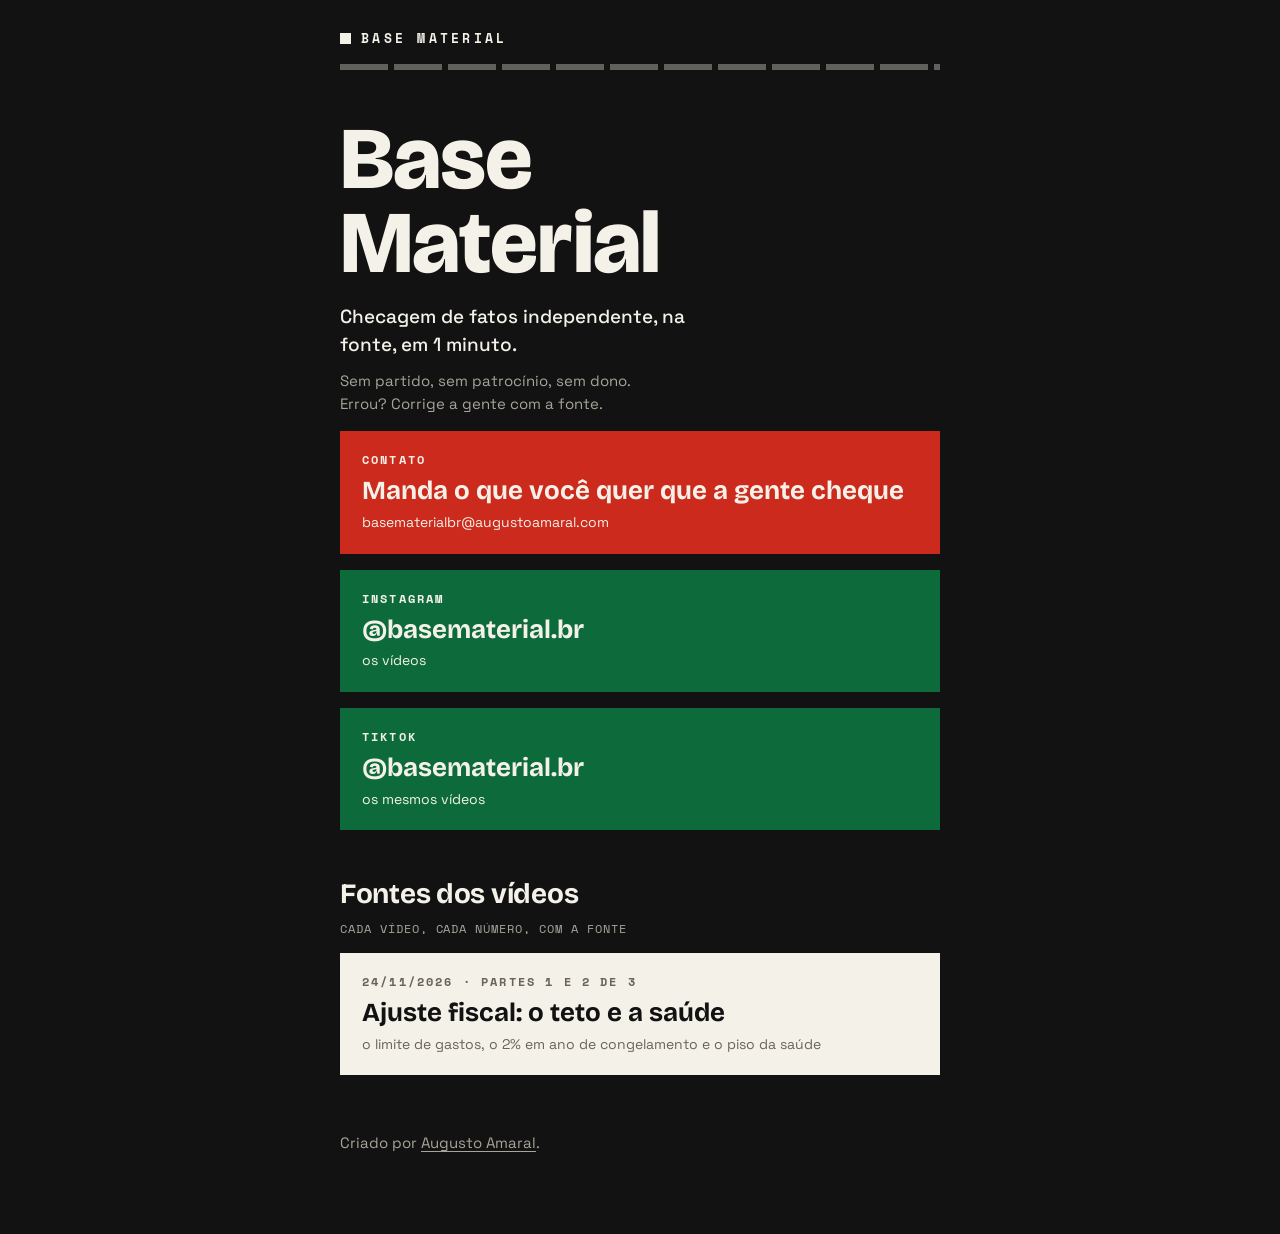
==== index.html @ 4fa78775 "Ajuste fiscal sources: part 2 (health floor) section; home card covers parts 1 and 2" ====
<!doctype html>
<html lang="pt-BR">
<head>
<meta charset="utf-8">
<meta name="viewport" content="width=device-width, initial-scale=1">
<title>Base Material — fatos checados, com fonte</title>
<!-- POSITIONING STATEMENT: keep this one line in sync with .tag below and og:description. -->
<meta name="description" content="Checagem de fatos independente, na fonte, em 1 minuto. Sem partido, sem patrocínio, sem dono. Criado por Augusto Amaral.">
<meta property="og:title" content="Base Material">
<meta property="og:description" content="Checagem de fatos independente, na fonte, em 1 minuto. Sem partido, sem patrocínio, sem dono.">
<meta property="og:image" content="avatar.png">
<link rel="icon" href="avatar.png">
<link rel="stylesheet" href="/style.css">
</head>
<body>
<main>
  <div class="chrome-bar">
    <span class="chrome"><span class="mark"></span><span class="label">Base Material</span></span>
  </div>
  <div class="chrome-rule"></div>

  <header class="hero">
    <h1 class="display">Base<br>Material</h1>
    <!-- POSITIONING STATEMENT: swap wording here + meta description + og:description together. -->
    <p class="tag">Checagem de fatos independente, na fonte, em 1 minuto.</p>
    <p class="sub">Sem partido, sem patrocínio, sem dono. Errou? Corrige a gente com a fonte.</p>
  </header>

  <a class="block red" href="mailto:basematerialbr@augustoamaral.com?subject=Sugest%C3%A3o%20de%20checagem">
    <span class="kicker">contato</span>
    <strong>Manda o que você quer que a gente cheque</strong>
    <span class="sub2">basematerialbr@augustoamaral.com</span>
  </a>

  <a class="block green" href="https://www.instagram.com/basematerial.br/">
    <span class="kicker">instagram</span>
    <strong>@basematerial.br</strong>
    <span class="sub2">os vídeos</span>
  </a>

  <a class="block green" href="https://www.tiktok.com/@basematerial.br">
    <span class="kicker">tiktok</span>
    <strong>@basematerial.br</strong>
    <span class="sub2">os mesmos vídeos</span>
  </a>

  <h2>Fontes dos vídeos<small>cada vídeo, cada número, com a fonte</small></h2>

  <a class="block paper" href="/fontes/ajuste-fiscal/">
    <span class="kicker">24/11/2026 · partes 1 e 2 de 3</span>
    <strong>Ajuste fiscal: o teto e a saúde</strong>
    <span class="sub2">o limite de gastos, o 2% em ano de congelamento e o piso da saúde</span>
  </a>

  <footer>
    <p>Criado por <a href="https://augustoamaral.com">Augusto Amaral</a>.</p>
  </footer>
</main>
</body>
</html>
---- style.css ----
/* Base Material — "blocos de cor" identity. Flat color blocks, no rounded
   corners, no shadows. Background color = verdict; the verdict word is
   always spelled out too (never color alone). See ~/dev/basematerial/blocos.py
   for the canonical palette/type this is derived from. */

@font-face { font-family: "Bricolage Grotesque"; src: url("/fonts/BricolageGrotesque.ttf"); font-weight: 200 800; font-display: swap; }
@font-face { font-family: "Space Grotesk"; src: url("/fonts/SpaceGrotesk.ttf"); font-weight: 300 700; font-display: swap; }
@font-face { font-family: "Space Mono"; src: url("/fonts/SpaceMono-Regular.ttf"); font-weight: 400; font-display: swap; }
@font-face { font-family: "Space Mono"; src: url("/fonts/SpaceMono-Bold.ttf"); font-weight: 700; font-display: swap; }
@font-face { font-family: "Fraunces"; src: url("/fonts/Fraunces-Variable.ttf"); font-weight: 300 900; font-display: swap; }

:root {
  --content-max: 640px;

  /* palette (blocos.py) */
  --ink: #121212;
  --paper: #f4f1e9;
  --amber: #ffb517;
  --amber-dim: #d6940a;
  --red: #cb2a1c;
  --red-dim: #962418;
  --green: #0d6b3b;
  --green-dim: #0c4d2d;
  --muted-on-ink: #a8a49a;
  --dim-on-ink: #5a5852;
  --line-on-paper: #d6cfc3;
  /* darker than blocos.py's muted-on-ink; needed to clear 4.5:1 on paper */
  --muted-on-paper: #68635b;

  --font-display: "Bricolage Grotesque", sans-serif;
  --font-body: "Space Grotesk", system-ui, sans-serif;
  --font-mono: "Space Mono", monospace;
  --font-quote: "Fraunces", serif;
}

* { box-sizing: border-box; }

html { -webkit-text-size-adjust: 100%; }

body {
  margin: 0;
  background: var(--ink);
  color: var(--paper);
  --fg: var(--paper);
  --muted: var(--muted-on-ink);
  --line: var(--dim-on-ink);
  font: 400 17px/1.6 var(--font-body);
}

/* light "paper" scene (fact-check pages): background color = neutral verdict */
body.scene-paper {
  background: var(--paper);
  color: var(--ink);
  --fg: var(--ink);
  --muted: var(--muted-on-paper);
  --line: var(--line-on-paper);
}

main { max-width: var(--content-max); margin: 0 auto; padding: 28px 20px 64px; }

a { color: inherit; }

/* ---------- brand chrome: filled square + "BASE MATERIAL", persists on every page ---------- */
.chrome-bar { display: flex; align-items: center; justify-content: space-between; flex-wrap: wrap; row-gap: 6px; column-gap: 16px; }
.chrome { display: inline-flex; align-items: center; gap: 10px; text-decoration: none; color: inherit; }
.chrome .mark { width: 11px; height: 11px; background: currentColor; flex: 0 0 auto; }
.chrome .label { font: 700 13px var(--font-mono); letter-spacing: .25em; text-transform: uppercase; }
.chrome-title { font: 400 12px var(--font-mono); letter-spacing: .15em; text-transform: uppercase; color: var(--muted); }
.chrome-rule {
  height: 6px; margin: 16px 0 0;
  background: repeating-linear-gradient(to right, currentColor 0 8%, transparent 8% 9%);
  opacity: .35;
}

/* ---------- hero (home) ---------- */
.hero { margin-top: 48px; }
.display { font-family: var(--font-display); font-weight: 800; line-height: .95; letter-spacing: -.01em; margin: 0; }
h1.display { font-size: clamp(48px, 13vw, 88px); }
.tag { font: 500 clamp(16px, 4.2vw, 19px)/1.45 var(--font-body); margin: 18px 0 0; max-width: 30ch; }
.sub { font: 400 15px/1.5 var(--font-body); color: var(--muted); margin: 12px 0 0; max-width: 34ch; }

/* ---------- flat link blocks (no rounded corners, no shadows) ---------- */
.block { display: block; width: 100%; padding: 20px 22px; margin: 16px 0 0; text-decoration: none; }
.block .kicker { display: block; font: 700 12px var(--font-mono); letter-spacing: .18em; text-transform: uppercase; margin: 0 0 8px; }
.block strong { display: block; font: 700 clamp(20px, 5vw, 26px)/1.15 var(--font-display); }
.block .sub2 { display: block; margin-top: 5px; font-size: 14px; }
.block.red { background: var(--red); color: var(--paper); }
.block.green { background: var(--green); color: var(--paper); }
.block.paper { background: var(--paper); color: var(--ink); }
.block.paper .kicker, .block.paper .sub2 { color: var(--muted-on-paper); }
.block:hover, .block:focus-visible, .chrome:hover, .chrome:focus-visible { filter: brightness(1.08); }
.block:focus-visible, .chrome:focus-visible { outline: 3px solid currentColor; outline-offset: 2px; }

h2 { font: 700 clamp(22px, 5.5vw, 28px)/1.2 var(--font-display); letter-spacing: -.01em; margin: 48px 0 0; }
h2 small { display: block; font: 400 12px var(--font-mono); letter-spacing: .08em; text-transform: uppercase; color: var(--muted); margin-top: 8px; }
h3 { font: 700 19px/1.3 var(--font-body); margin: 32px 0 0; }
h3 + p { margin-top: 8px; }

/* inline uppercase mono labels used throughout the fact-check page markup
   (dates, timestamps); kept as its own utility since the HTML already uses it. */
.mono { font-family: var(--font-mono); font-weight: 700; font-size: 13px; letter-spacing: .06em; text-transform: uppercase; color: var(--muted); }
h2 small.mono { display: block; font-size: 12px; letter-spacing: .08em; margin-top: 8px; color: var(--muted); }
.tag .mono { color: var(--muted); }

/* ---------- plain underlined-link source lists (shared) ---------- */
ul.sources { list-style: none; margin: 16px 0 0; padding: 0; }
ul.sources li { border-top: 1px solid var(--line); padding: 12px 0; }
ul.sources a { font-weight: 600; text-underline-offset: 3px; }
ul.sources span { display: block; margin-top: 2px; font-size: 14px; color: var(--muted); }

footer { margin-top: 56px; font-size: 15px; color: var(--muted); }
footer a { text-underline-offset: 3px; }

/* ---------- fact-check page: title + strapline ---------- */
main > h1:not(.display) { font: 700 clamp(30px, 8vw, 44px)/1.05 var(--font-display); margin: 28px 0 0; letter-spacing: -.01em; }

/* ---------- claim blocks: background IS the verdict, word always spelled out ---------- */
.claim {
  display: flex;
  flex-direction: column;
  width: 100vw;
  position: relative;
  left: 50%;
  margin-left: -50vw;
  margin-top: 28px;
  padding: 32px max(20px, calc((100vw - var(--content-max)) / 2 + 20px));
  background: var(--ink);
  color: var(--paper);
  --dim: var(--dim-on-ink);
}
.claim:has(.verdict.true)  { background: var(--green); color: var(--paper); --dim: var(--green-dim); }
.claim:has(.verdict.half)  { background: var(--amber); color: var(--ink);   --dim: var(--amber-dim); }
.claim:has(.verdict.false) { background: var(--red);   color: var(--paper); --dim: var(--red-dim); }

.claim .verdict {
  order: -2;
  display: block;
  color: inherit;
  font: 800 clamp(26px, 7vw, 36px)/1.05 var(--font-display);
  text-transform: uppercase;
  letter-spacing: -.01em;
  margin: 0 0 18px;
}
.claim q {
  order: -1;
  display: block;
  font: 460 clamp(19px, 4.8vw, 22px)/1.3 var(--font-quote);
  quotes: "“" "”";
  margin: 0 0 12px;
}
.claim .who { color: inherit; font: 400 13px/1.4 var(--font-mono); letter-spacing: .02em; margin: 0; }
.claim p:not(.who) { font: 400 15px/1.55 var(--font-body); margin: 14px 0 0; }
.claim ul { list-style: none; margin: 18px 0 0; padding: 0; font-size: 14px; }
.claim ul li { border-top: 1px solid var(--dim); padding: 9px 0; }
.claim ul a { font-weight: 600; text-underline-offset: 3px; }
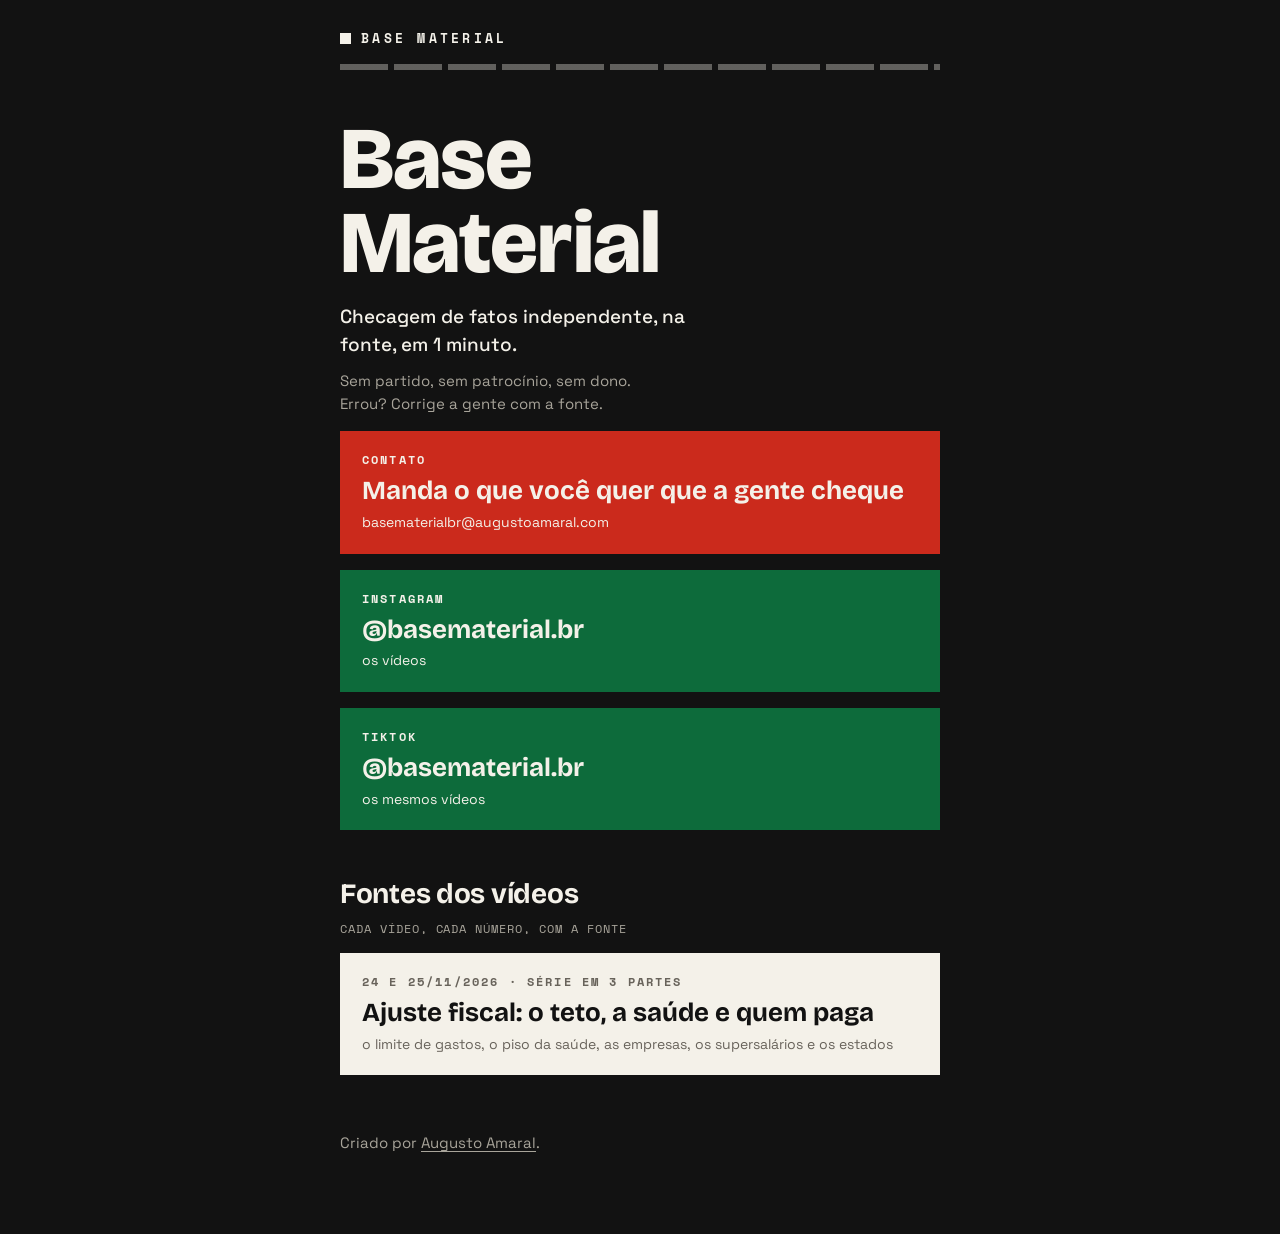
==== commit 533b5837: "Ajuste fiscal sources: part 3 (who pays) section; home card covers the full series" ====
--- a/index.html
+++ b/index.html
@@ -47,9 +47,9 @@
   <h2>Fontes dos vídeos<small>cada vídeo, cada número, com a fonte</small></h2>
 
   <a class="block paper" href="/fontes/ajuste-fiscal/">
-    <span class="kicker">24/11/2026 · partes 1 e 2 de 3</span>
-    <strong>Ajuste fiscal: o teto e a saúde</strong>
-    <span class="sub2">o limite de gastos, o 2% em ano de congelamento e o piso da saúde</span>
+    <span class="kicker">24 e 25/11/2026 · série em 3 partes</span>
+    <strong>Ajuste fiscal: o teto, a saúde e quem paga</strong>
+    <span class="sub2">o limite de gastos, o piso da saúde, as empresas, os supersalários e os estados</span>
   </a>
 
   <footer>
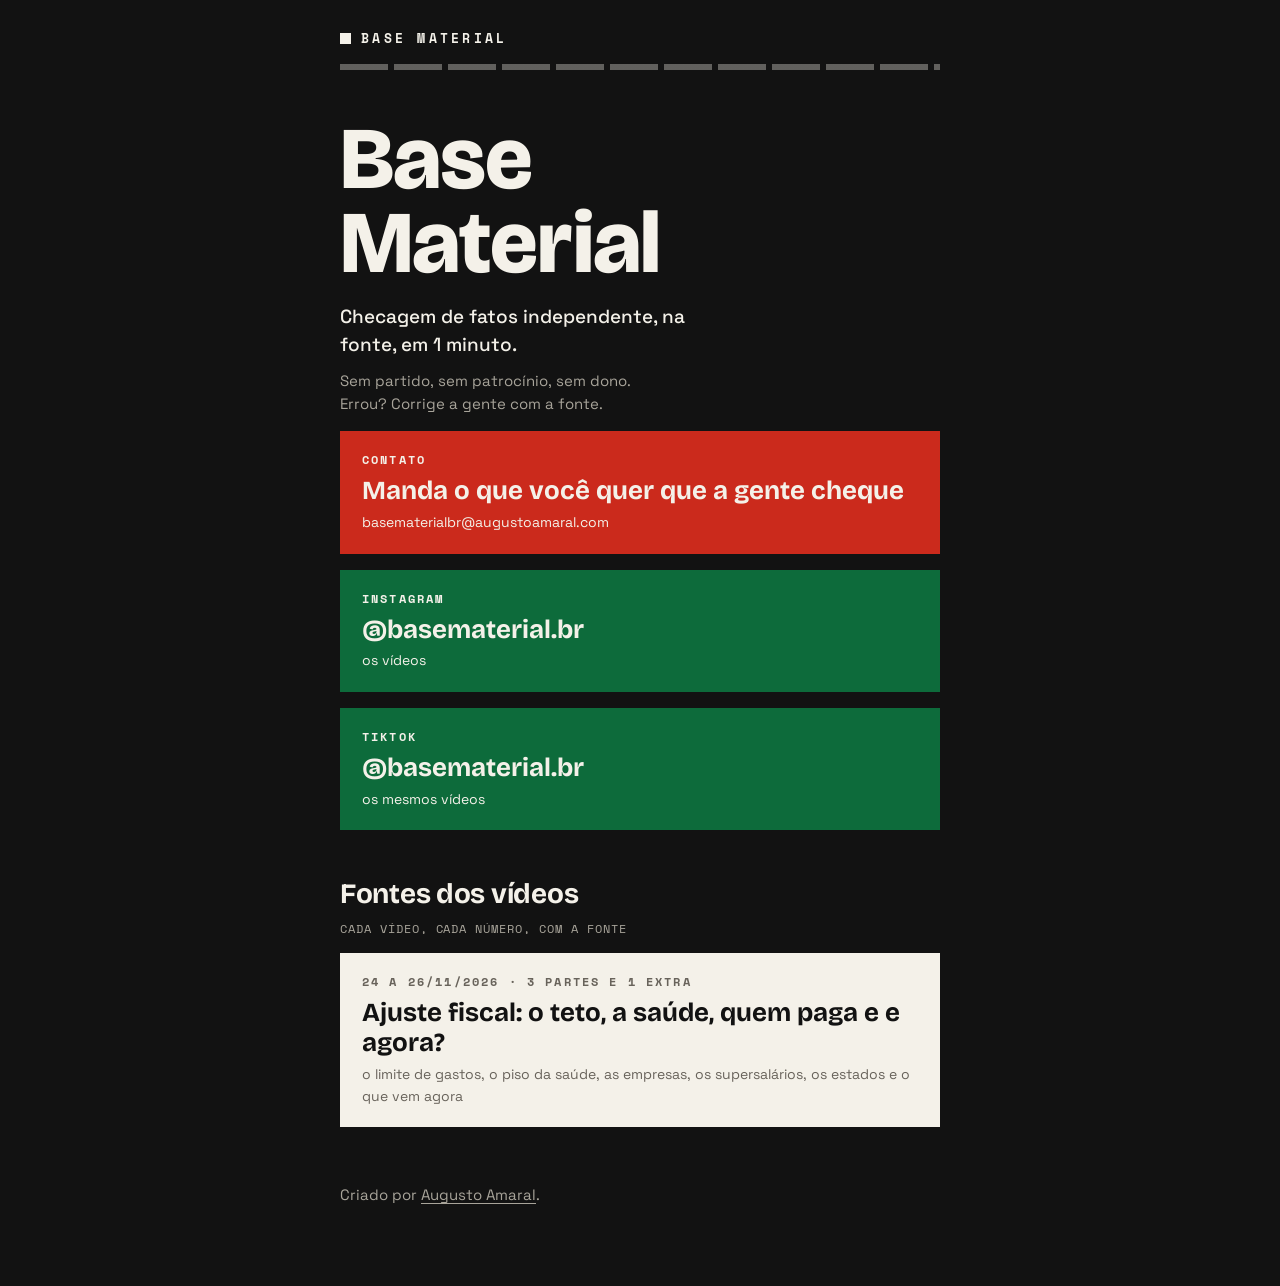
==== commit e1ebb624: "Ajuste fiscal sources: Extra 1 matches the v4 video; home card lists the extra" ====
--- a/index.html
+++ b/index.html
@@ -47,9 +47,9 @@
   <h2>Fontes dos vídeos<small>cada vídeo, cada número, com a fonte</small></h2>
 
   <a class="block paper" href="/fontes/ajuste-fiscal/">
-    <span class="kicker">24 e 25/11/2026 · série em 3 partes</span>
-    <strong>Ajuste fiscal: o teto, a saúde e quem paga</strong>
-    <span class="sub2">o limite de gastos, o piso da saúde, as empresas, os supersalários e os estados</span>
+    <span class="kicker">24 a 26/11/2026 · 3 partes e 1 extra</span>
+    <strong>Ajuste fiscal: o teto, a saúde, quem paga e e agora?</strong>
+    <span class="sub2">o limite de gastos, o piso da saúde, as empresas, os supersalários, os estados e o que vem agora</span>
   </a>
 
   <footer>
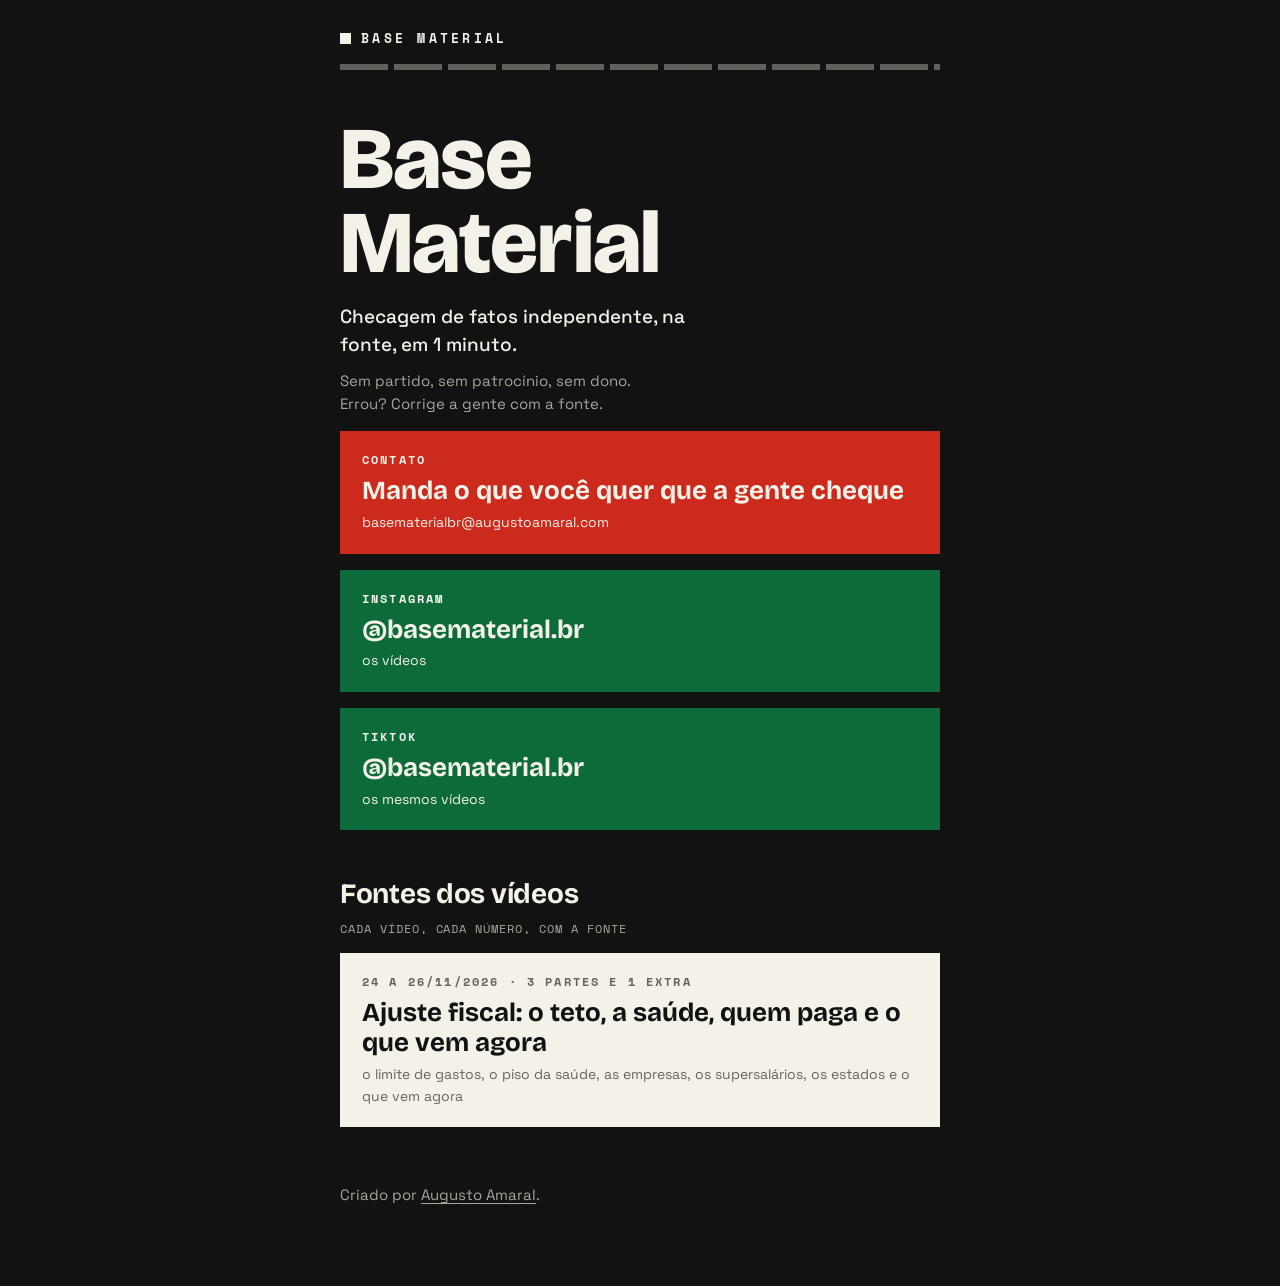
==== commit 4182776e: "Home card: fix title wording" ====
--- a/index.html
+++ b/index.html
@@ -48,7 +48,7 @@
 
   <a class="block paper" href="/fontes/ajuste-fiscal/">
     <span class="kicker">24 a 26/11/2026 · 3 partes e 1 extra</span>
-    <strong>Ajuste fiscal: o teto, a saúde, quem paga e e agora?</strong>
+    <strong>Ajuste fiscal: o teto, a saúde, quem paga e o que vem agora</strong>
     <span class="sub2">o limite de gastos, o piso da saúde, as empresas, os supersalários, os estados e o que vem agora</span>
   </a>
 
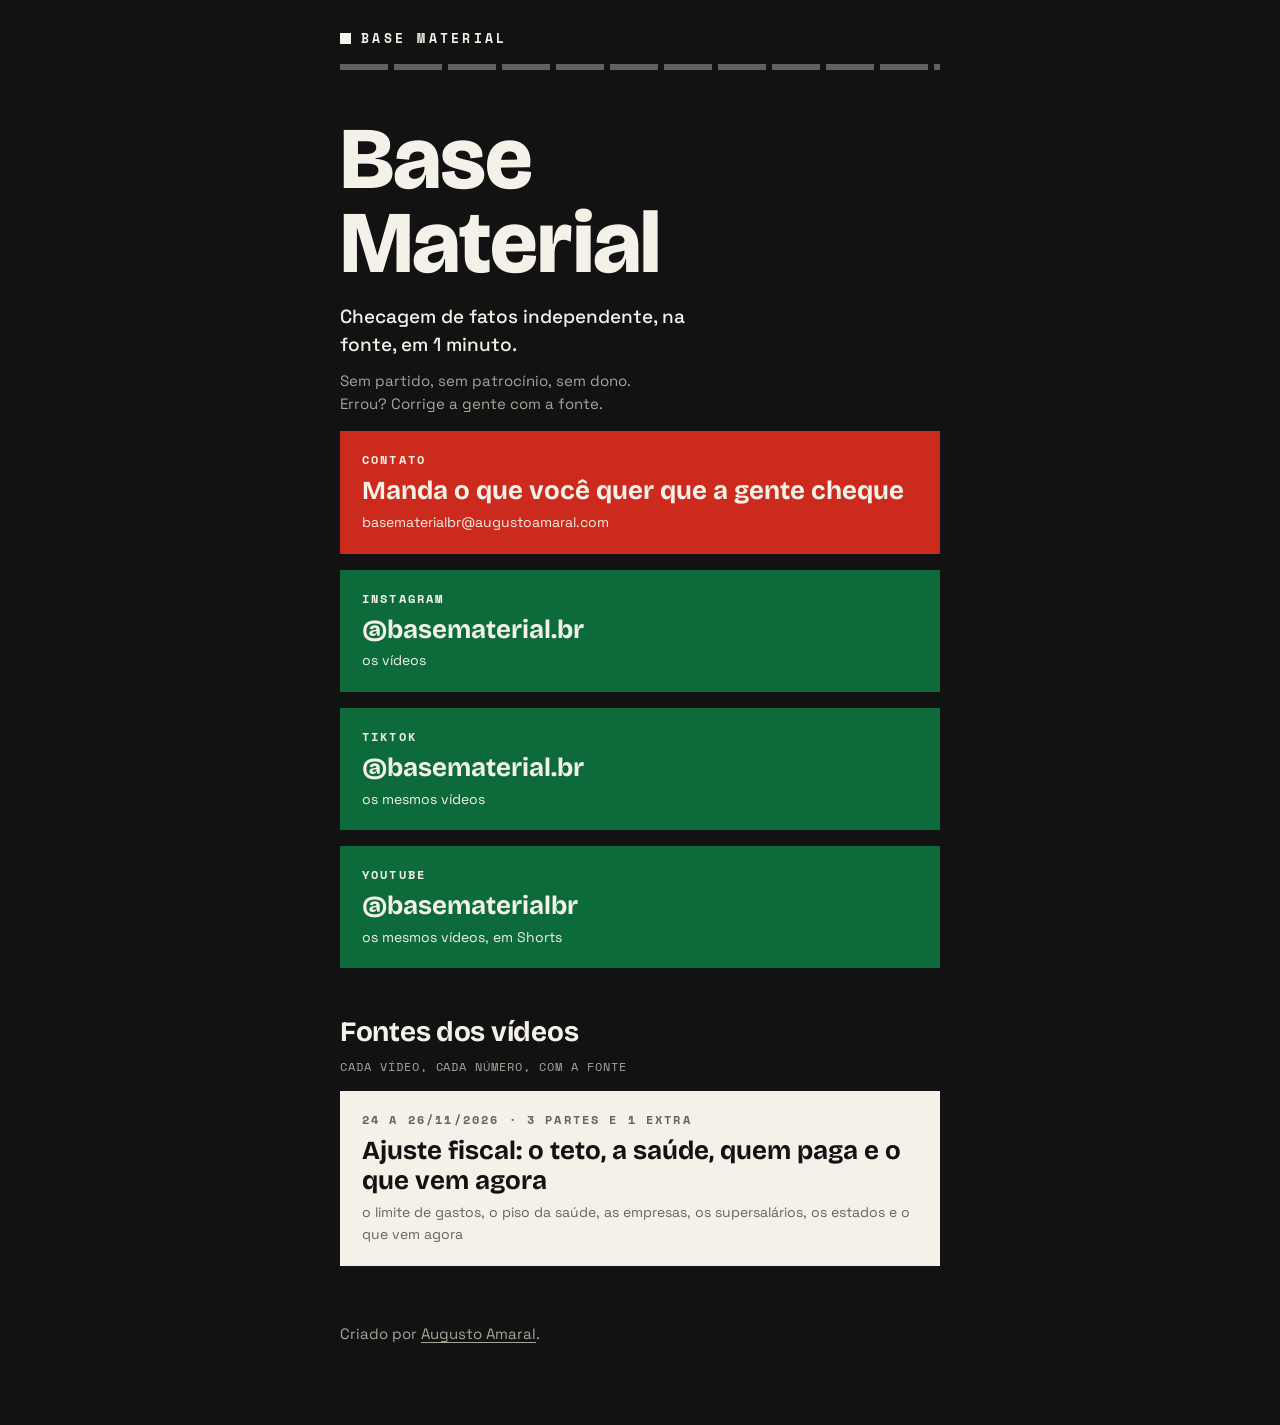
==== commit b8331ddb: "Add YouTube channel link" ====
--- a/index.html
+++ b/index.html
@@ -44,6 +44,12 @@
     <span class="sub2">os mesmos vídeos</span>
   </a>
 
+  <a class="block green" href="https://www.youtube.com/@basematerialbr">
+    <span class="kicker">youtube</span>
+    <strong>@basematerialbr</strong>
+    <span class="sub2">os mesmos vídeos, em Shorts</span>
+  </a>
+
   <h2>Fontes dos vídeos<small>cada vídeo, cada número, com a fonte</small></h2>
 
   <a class="block paper" href="/fontes/ajuste-fiscal/">
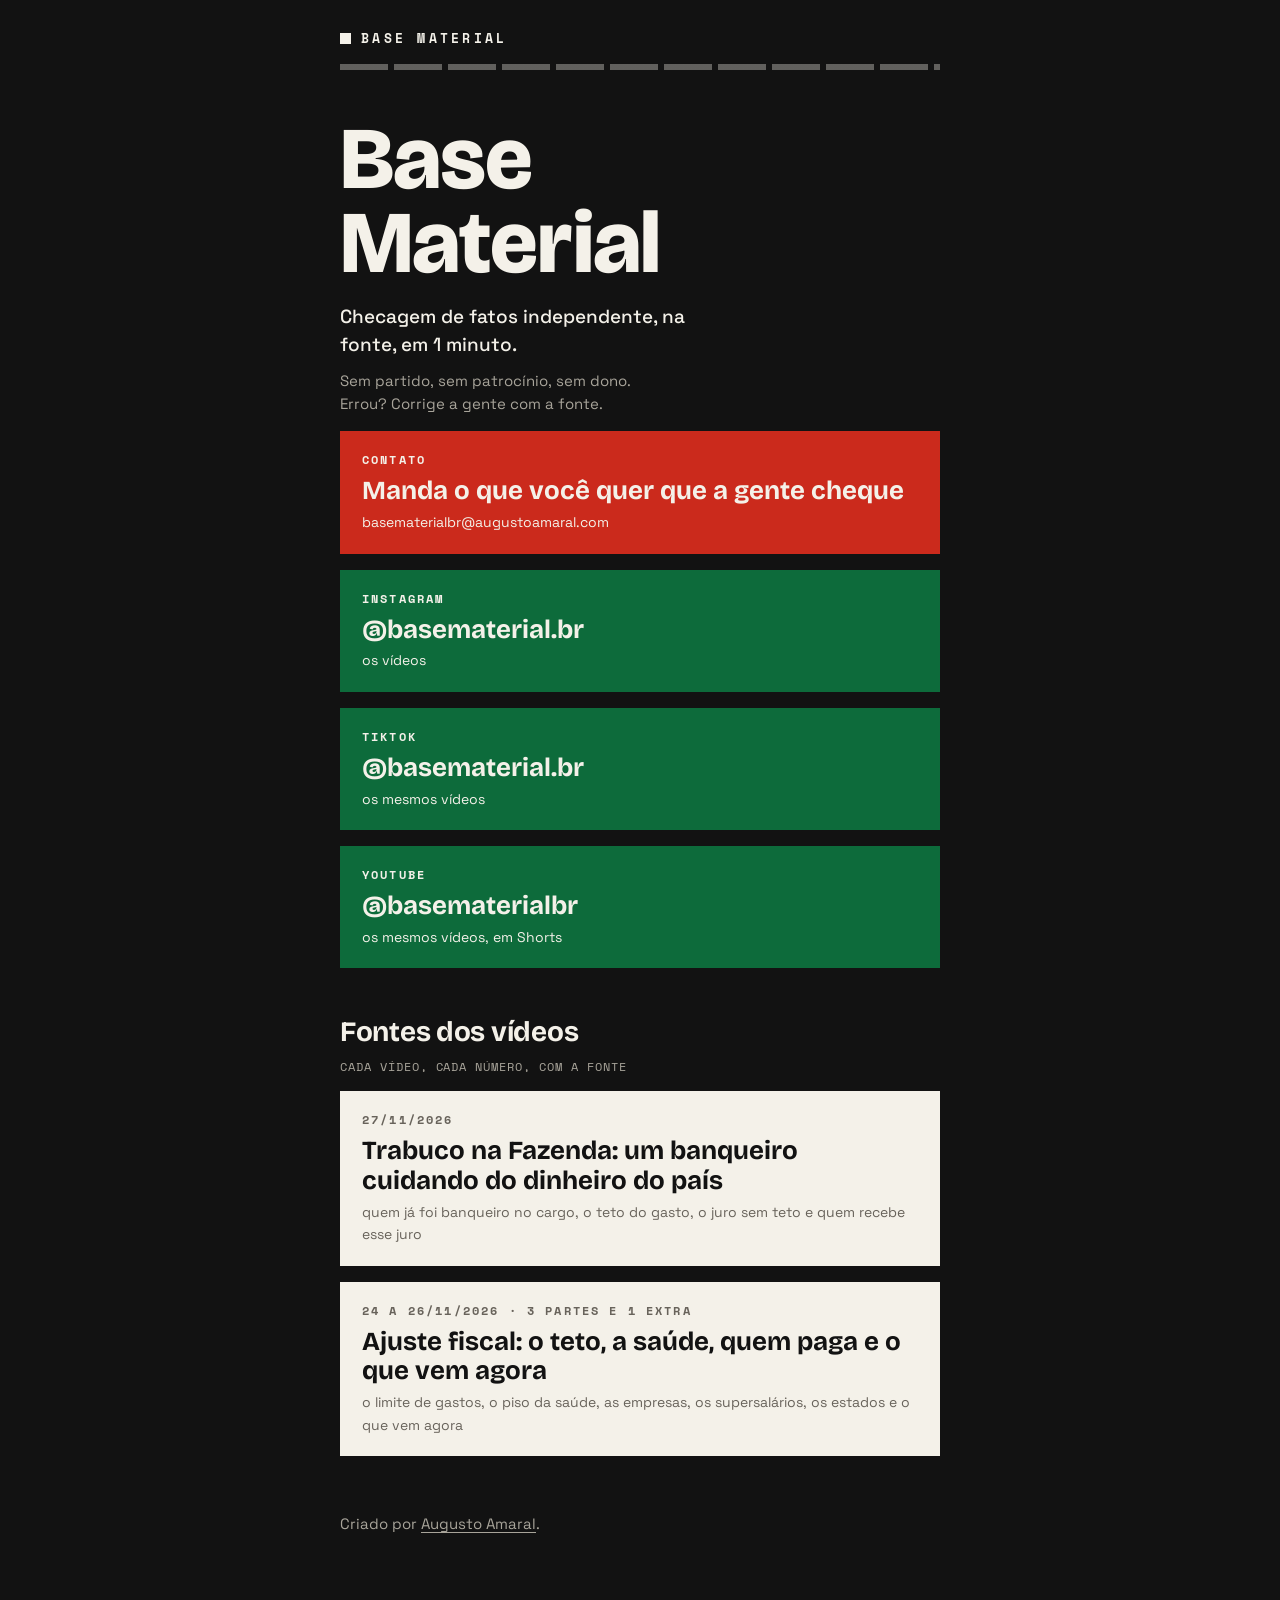
==== commit 77e76aac: "Trabuco na Fazenda sources page and home card (not published yet)" ====
--- a/index.html
+++ b/index.html
@@ -52,6 +52,12 @@
 
   <h2>Fontes dos vídeos<small>cada vídeo, cada número, com a fonte</small></h2>
 
+  <a class="block paper" href="/fontes/trabuco-fazenda/">
+    <span class="kicker">27/11/2026</span>
+    <strong>Trabuco na Fazenda: um banqueiro cuidando do dinheiro do país</strong>
+    <span class="sub2">quem já foi banqueiro no cargo, o teto do gasto, o juro sem teto e quem recebe esse juro</span>
+  </a>
+
   <a class="block paper" href="/fontes/ajuste-fiscal/">
     <span class="kicker">24 a 26/11/2026 · 3 partes e 1 extra</span>
     <strong>Ajuste fiscal: o teto, a saúde, quem paga e o que vem agora</strong>
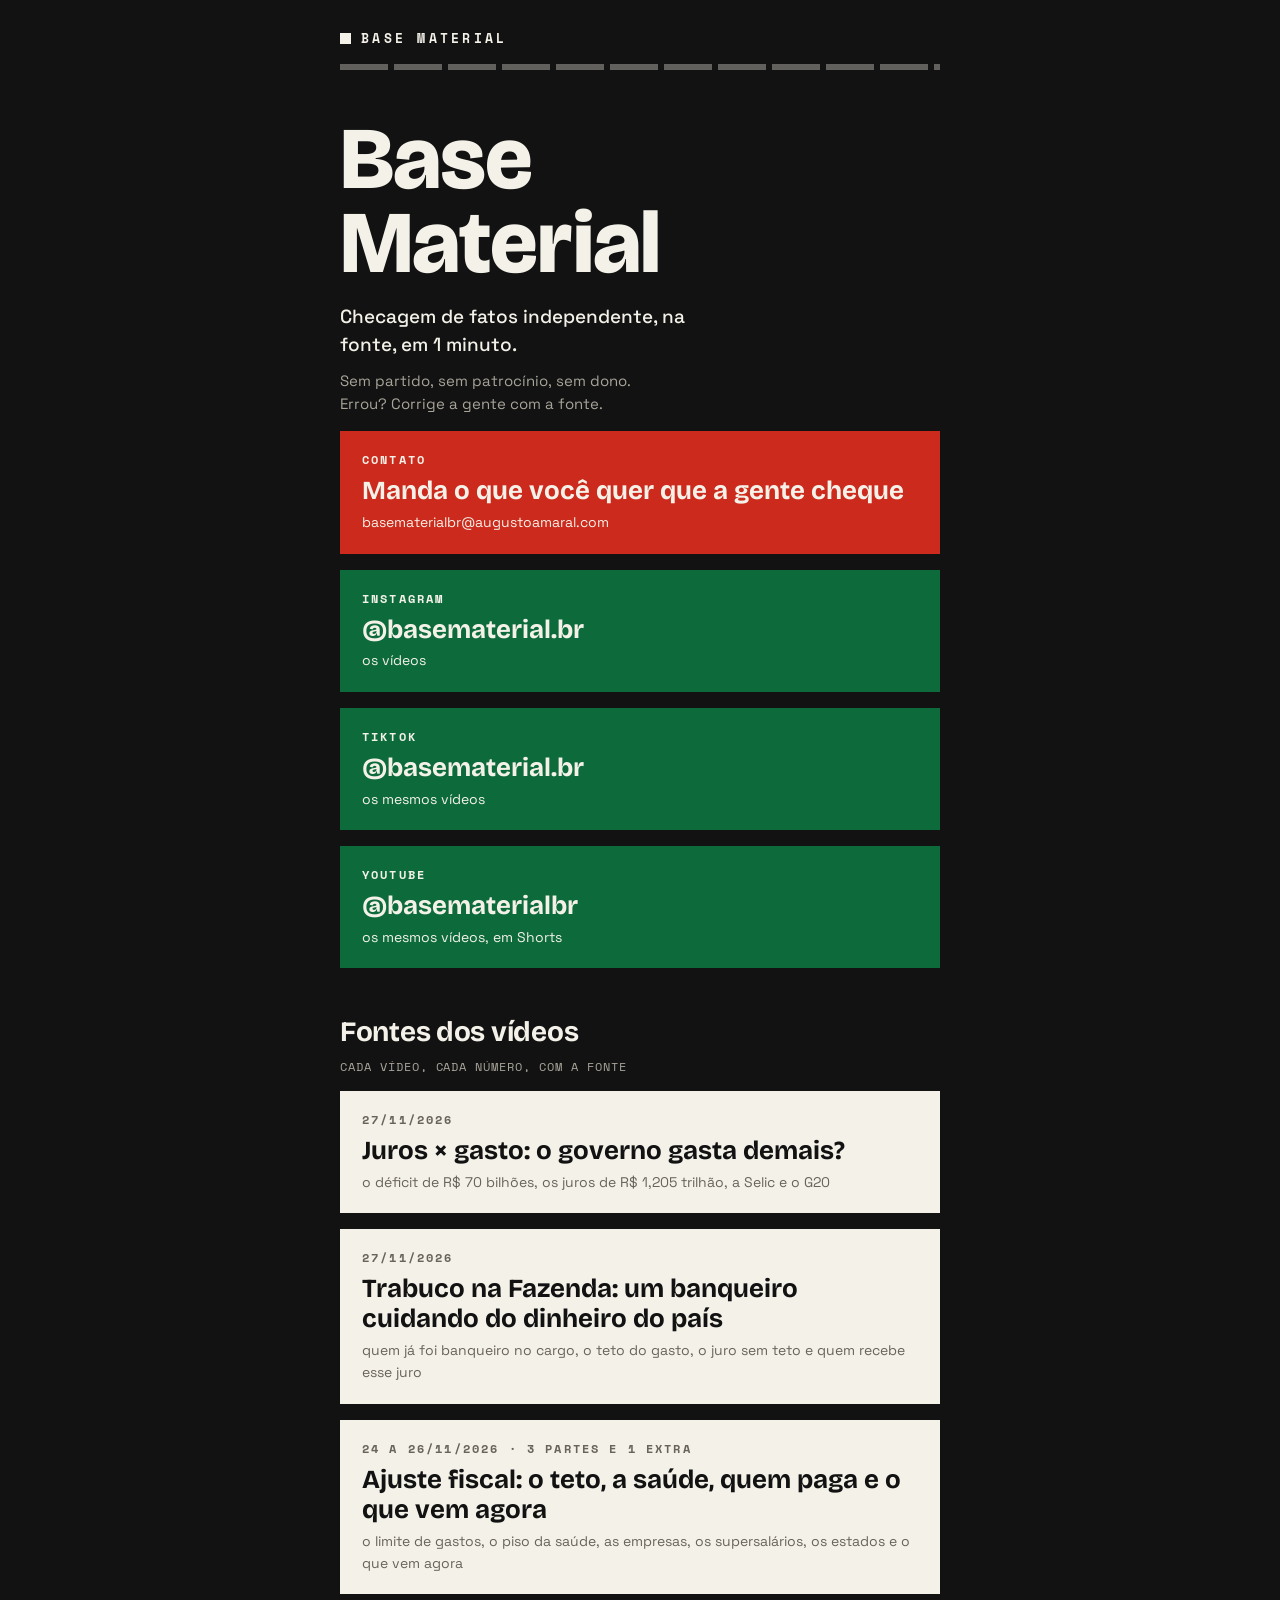
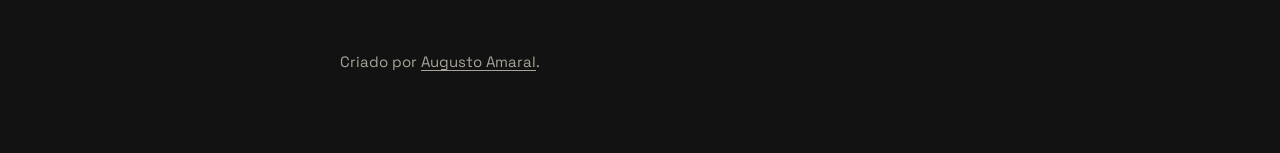
==== commit 168135b0: "Juros x gasto sources page and home card (not published yet)" ====
--- a/index.html
+++ b/index.html
@@ -52,6 +52,12 @@
 
   <h2>Fontes dos vídeos<small>cada vídeo, cada número, com a fonte</small></h2>
 
+  <a class="block paper" href="/fontes/juros-gasto/">
+    <span class="kicker">27/11/2026</span>
+    <strong>Juros × gasto: o governo gasta demais?</strong>
+    <span class="sub2">o déficit de R$ 70 bilhões, os juros de R$ 1,205 trilhão, a Selic e o G20</span>
+  </a>
+
   <a class="block paper" href="/fontes/trabuco-fazenda/">
     <span class="kicker">27/11/2026</span>
     <strong>Trabuco na Fazenda: um banqueiro cuidando do dinheiro do país</strong>
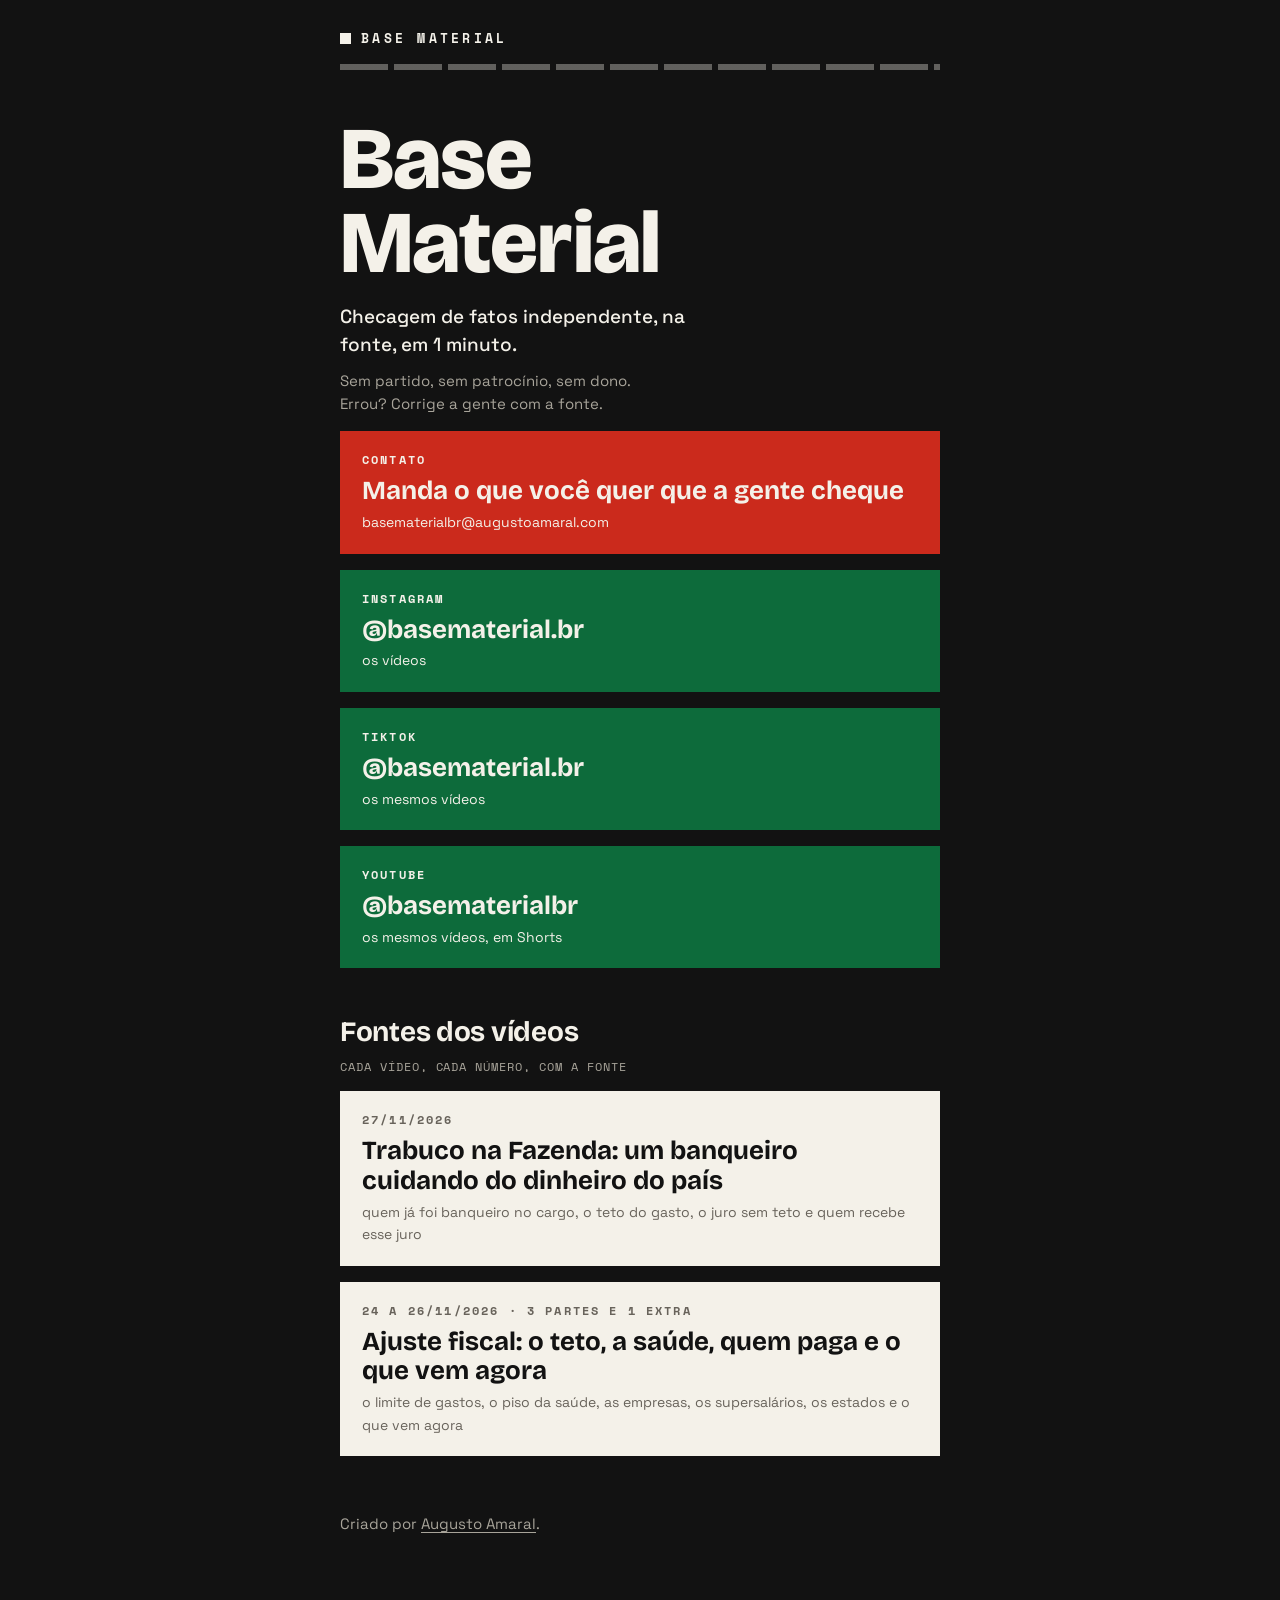
==== commit 5a8e4ead: "Hide the Juros x gasto card until that video is posted (page stays at its URL)" ====
--- a/index.html
+++ b/index.html
@@ -52,12 +52,6 @@
 
   <h2>Fontes dos vídeos<small>cada vídeo, cada número, com a fonte</small></h2>
 
-  <a class="block paper" href="/fontes/juros-gasto/">
-    <span class="kicker">27/11/2026</span>
-    <strong>Juros × gasto: o governo gasta demais?</strong>
-    <span class="sub2">o déficit de R$ 70 bilhões, os juros de R$ 1,205 trilhão, a Selic e o G20</span>
-  </a>
-
   <a class="block paper" href="/fontes/trabuco-fazenda/">
     <span class="kicker">27/11/2026</span>
     <strong>Trabuco na Fazenda: um banqueiro cuidando do dinheiro do país</strong>
